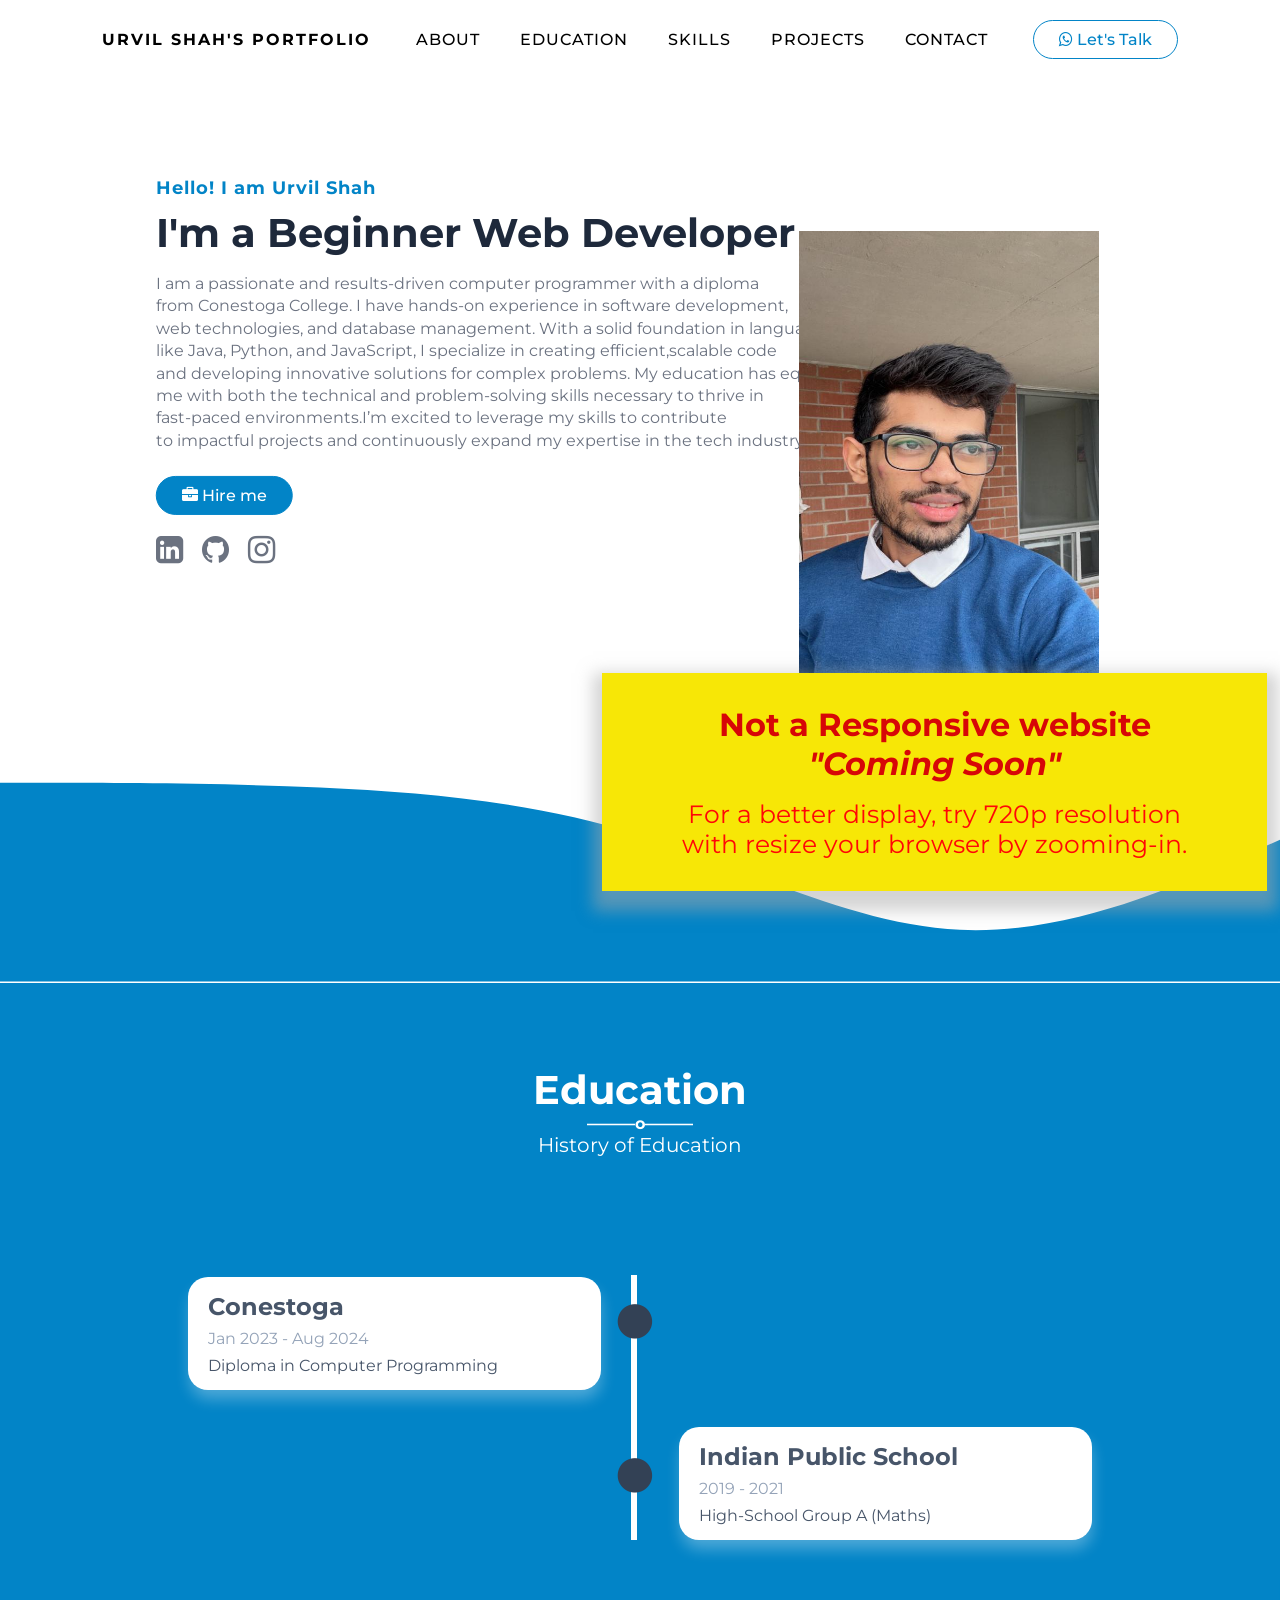
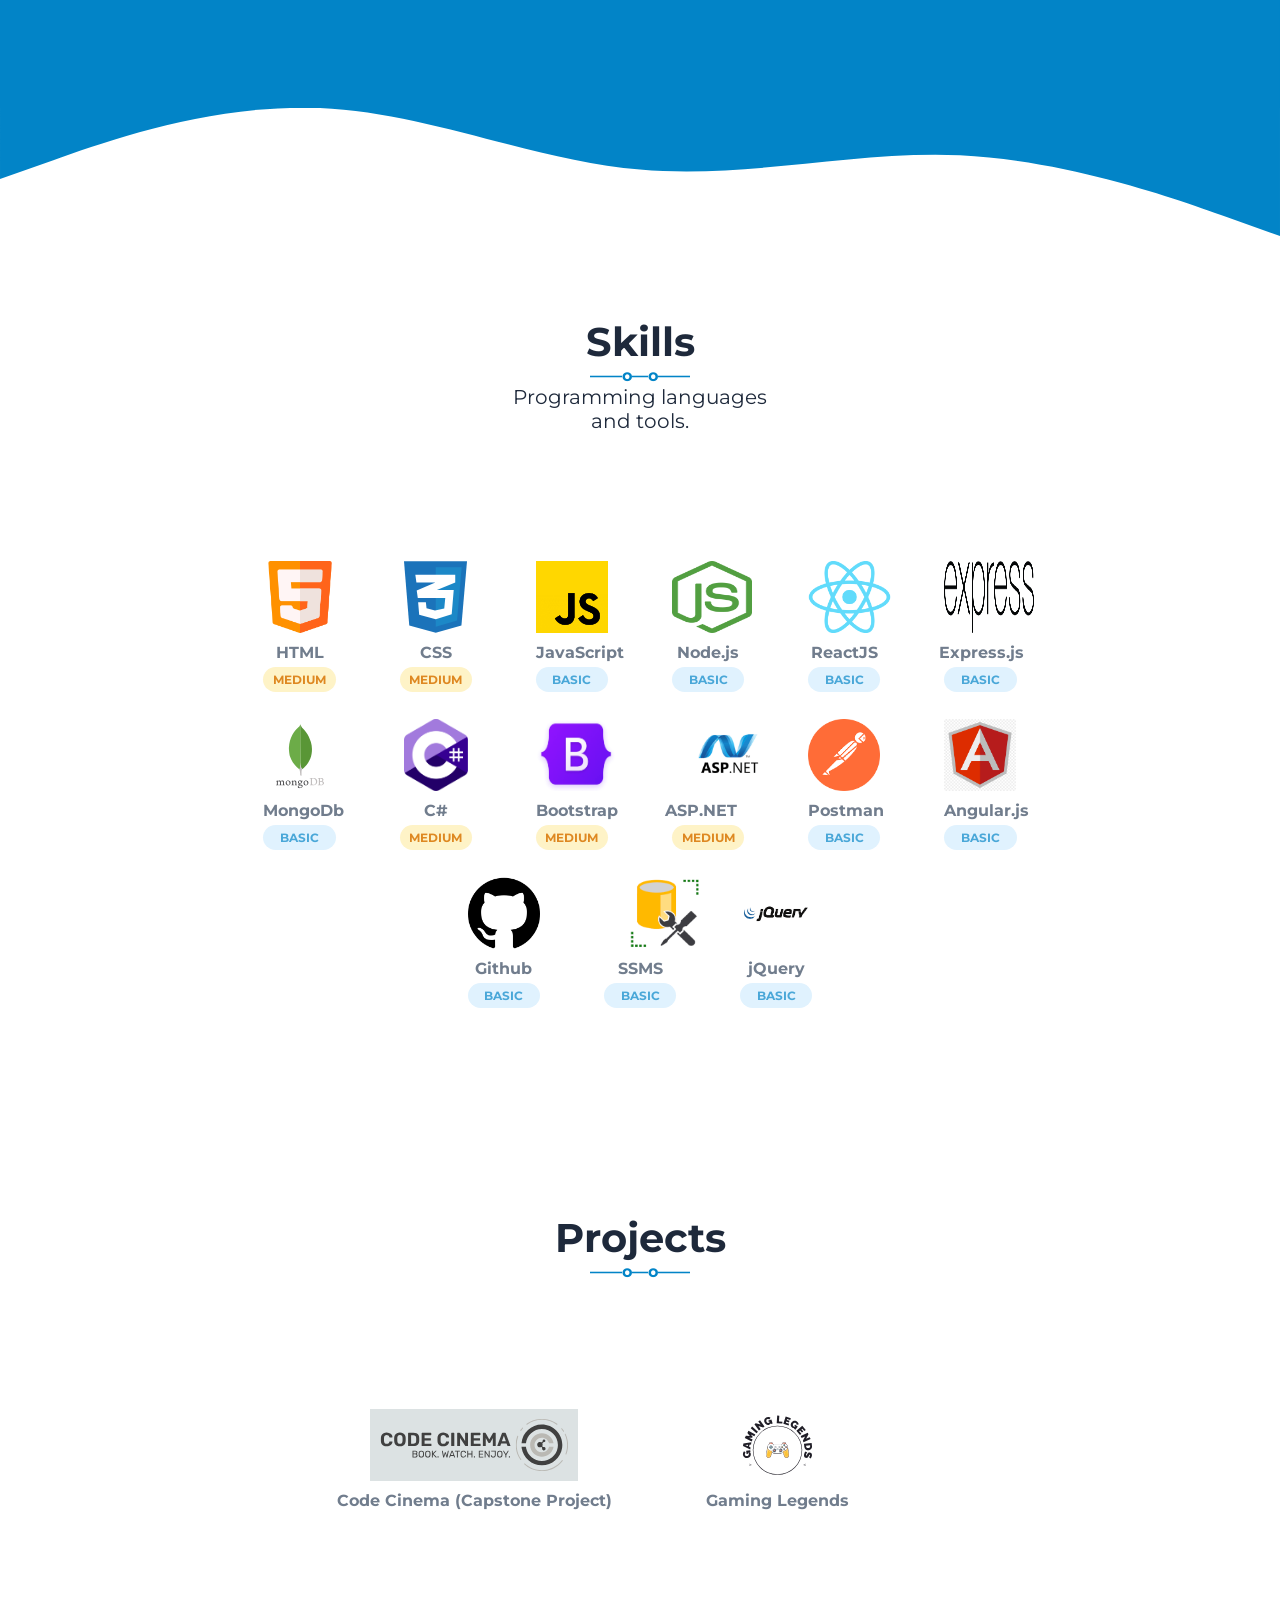
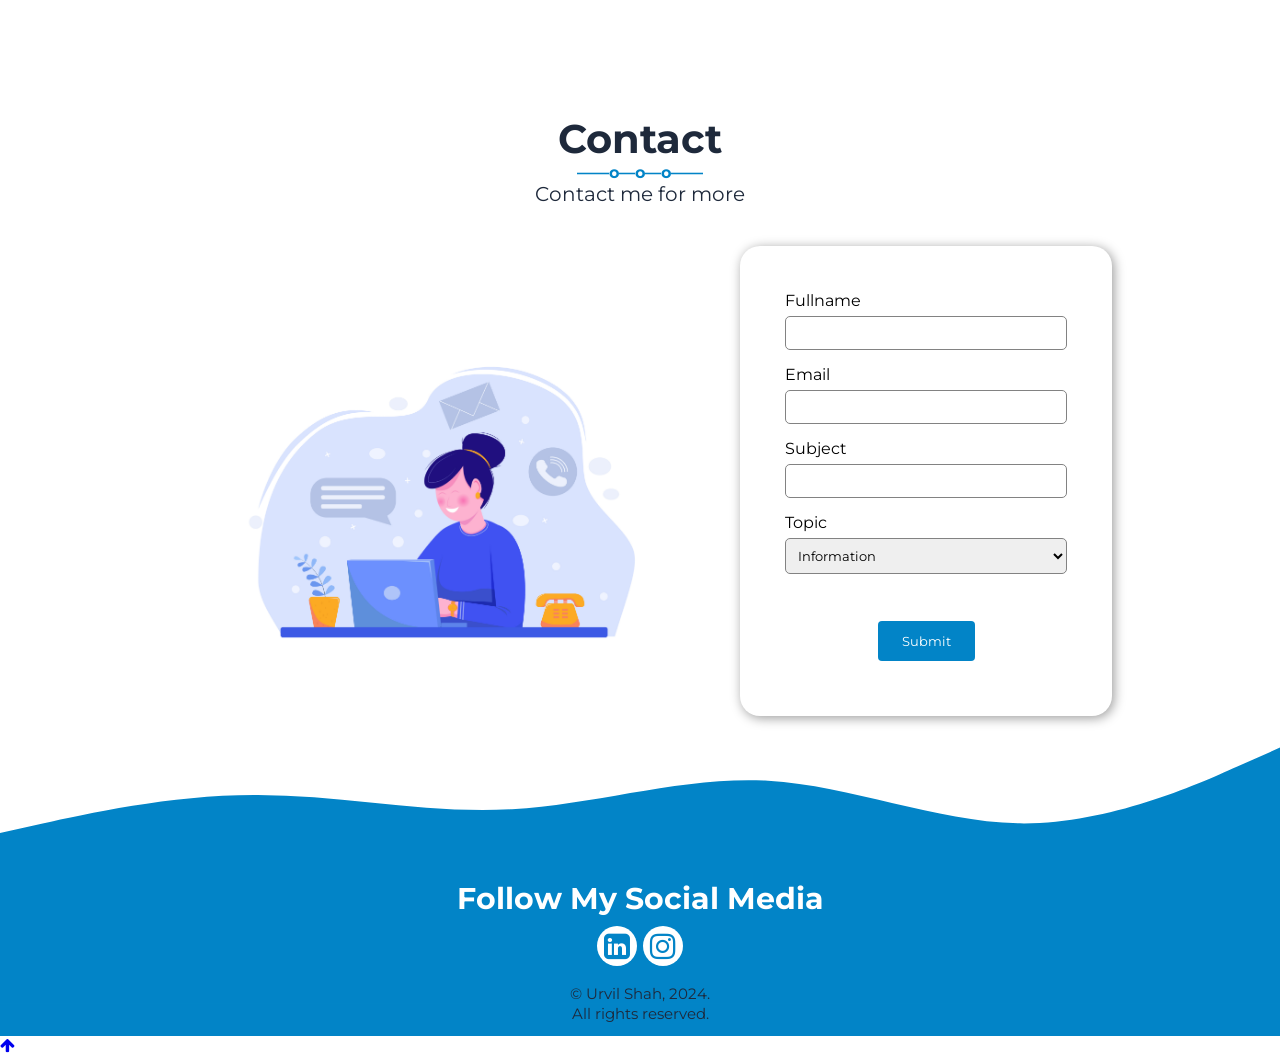
==== index.html @ a2bded67 "My Portfolio" ====
<!DOCTYPE html>
<html lang="en">

<head>
  <meta charset="UTF-8" />
  <meta name="viewport" content="width=device-width, initial-scale=1.0" />
  <title>My Portfolio</title>
  <link rel="icon" type="image/x-icon" href="/assets/fav-icon.jpg" />
  <link rel="stylesheet" href="style/style.css" />
  <link rel="stylesheet" href="https://cdnjs.cloudflare.com/ajax/libs/font-awesome/4.7.0/css/font-awesome.min.css" />
</head>

<body>
  <header>
    <h4 class="logo"><a href="">Urvil Shah's Portfolio</a></h4>
    <nav>
      <ul class="nav_links">
        <li><a href="#about">About</a></li>
        <li><a href="#education">Education</a></li>
        <li><a href="#skill">Skills</a></li>
        <li><a href="#projects">Projects</a></li>
        <li><a href="#contact">Contact</a></li>
      </ul>
    </nav>
    <a class="nav_btn" target="_blank" href="https://api.whatsapp.com/send?phone=19057830542">
      <button><i class="fa fa-whatsapp"></i> Let's Talk</button>
    </a>
  </header>

  <!-- About Section -->
  <section id="about">
    <div class="about">
      <h3><span>Hello! I am Urvil Shah</span></h3>
      <h1>I'm a Beginner Web Developer</h1>
      <p>
        I am a passionate and results-driven computer programmer with a diploma <br>
        from Conestoga College. I have hands-on experience in software development,<br>
        web technologies, and database management. With a solid foundation in languages <br>
        like Java, Python, and JavaScript, I specialize in creating efficient,scalable code <br>
        and developing innovative solutions for complex problems. My education has equipped <br>
        me with both the technical and problem-solving skills necessary to thrive in <br>
        fast-paced environments.I’m excited to leverage my skills to contribute<br>
        to impactful projects and continuously expand my expertise in the tech industry.
      </p>

      <a class="about_btn" href="mailto:contacturvilshah@gmail.com">
        <button><i class="fa fa-briefcase"></i> Hire me</button>
      </a>

      <div class="about-icons">
        <a href="https://www.linkedin.com/in/urvil-shah-1726a8264/" target="_blank">
          <i class="fa fa-linkedin-square"></i>
        </a>
        <a href="https://github.com/Urvil7403" target="_blank">
          <i class="fa fa-github"></i>
        </a>
        <a href="https://www.instagram.com/urvil7403/" target="_blank">
          <i class="fa fa-instagram"></i>
        </a>
      </div>
    </div>

    <div class="img_about">
      <img src="assets/Profile Photo.jpg" alt="about img" />
    </div>

    <div class="wave">
      <svg xmlns="http://www.w3.org/2000/svg" viewBox="0 0 1440 320">
        <path fill="#0284c7" fill-opacity="1"
          d="M0,96L60,96C120,96,240,96,360,101.3C480,107,600,117,720,154.7C840,192,960,256,1080,261.3C1200,267,1320,213,1380,186.7L1440,160L1440,320L1380,320C1320,320,1200,320,1080,320C960,320,840,320,720,320C600,320,480,320,360,320C240,320,120,320,60,320L0,320Z">
        </path>
      </svg>
    </div>
  </section>

  <!-- Education Section -->
  <section id="education">
    <div class="education">
      <div class="edu-title">
        <h1>Education</h1>
        <span>———o———</span>
        <p>History of Education</p>
      </div>

      <div class="row">
        <div class="col1">
          <h2>Conestoga</h2>
          <p class="date-edu">Jan 2023 - Aug 2024</p>
          <p class="desc-edu">Diploma in Computer Programming</p>
        </div>

        <div class="col2">
          <ul>
            <li></li>
            <br />
            <br />
            <br />
            <li></li>
          </ul>
        </div>

        <div class="col3">
          <h2>Indian Public School</h2>
          <p class="date-edu">2019 - 2021</p>
          <p class="desc-edu">High-School Group A (Maths)</p>
        </div>
      </div>

      <div class="wave">
        <svg xmlns="http://www.w3.org/2000/svg" viewBox="0 0 1440 320">
          <path fill="#0284c7" fill-opacity="1"
            d="M0,224L60,202.7C120,181,240,139,360,144C480,149,600,203,720,213.3C840,224,960,192,1080,197.3C1200,203,1320,245,1380,266.7L1440,288L1440,0L1380,0C1320,0,1200,0,1080,0C960,0,840,0,720,0C600,0,480,0,360,0C240,0,120,0,60,0L0,0Z">
          </path>
        </svg>
      </div>
    </div>
  </section>

  <!-- Skills Section -->
  <section id="skill">
    <div class="skill">
      <div class="skill-title">
        <h1>Skills</h1>
        <span>——o—o——</span>
        <p>Programming languages<br />and tools.</p>
      </div>
      <!--                                                  First Row                                          -->
      <div class="flex-wrapper">
        <div class="items flex-grid">
          <div class="d-col-1 t-col-4 m-col-12">
            <img src="assets/html.png" alt="" />
            <p>HTML</p>
            <p class="medium">medium</p>
          </div>
          <div class="d-col-1 t-col-4 m-col-12">
            <img src="assets/css.svg" alt="" />
            <p>CSS</p>
            <p class="medium">medium</p>
          </div>
          <div class="d-col-1 t-col-4 m-col-12">
            <img src="assets/js.png" alt="" />
            <p>JavaScript</p>
            <p class="basic">basic</p>
          </div>
          <div class="d-col-1 t-col-4 m-col-12">
            <img src="assets/node-js.png" alt="" width="80" />
            <p>Node.js</p>
            <p class="basic">basic</p>
          </div>
          <div class="d-col-1 t-col-4 m-col-12">
            <img src="assets/reactjs.png" alt="" />
            <p>ReactJS</p>
            <p class="basic">basic</p>
          </div>
          <div class="d-col-1 t-col-4 m-col-12">
            <img src="assets/Express.png" alt="" width="90" />
            <p style="margin-left: -5px">Express.js</p>
            <p class="basic">basic</p>
          </div>
        </div>
        <!--                                                  Second Row                                          -->

        <div class="items flex-grid">
          <div class="d-col-1 t-col-4 m-col-12">
            <img src="assets/Mongo.svg" alt="" />
            <p>MongoDb</p>
            <p class="basic">basic</p>
          </div>
          <div class="d-col-1 t-col-4 m-col-12">
            <img src="assets/Csharp.png" alt="" />
            <p>C#</p>
            <p class="medium">Medium</p>
          </div>
          <div class="d-col-1 t-col-4 m-col-12">
            <img src="assets/bootstrap.png" alt="" width="80" />
            <p>Bootstrap</p>
            <p class="medium">medium</p>
          </div>
          <div class="d-col-1 t-col-4 m-col-12">
            <img src="assets/ASP.NET.png" alt="" />
            <p style="margin-left: -14px">ASP.NET</p>
            <p class="medium">Medium</p>
          </div>
          <div class="d-col-1 t-col-4 m-col-12">
            <img src="assets/postman.png" alt="" />
            <p>Postman</p>
            <p class="basic">basic</p>
          </div>
          <div class="d-col-1 t-col-4 m-col-12">
            <img src="assets/Angular.jpg" alt="" />
            <p>Angular.js</p>
            <p class="basic">basic</p>
          </div>
        </div>
        <!--                                                  Third Row                                          -->
        <div class="items flex-grid">
          <div class="d-col-1 t-col-4 m-col-12">
            <img src="assets/github.png" alt="" />
            <p>Github</p>
            <p class="basic">basic</p>
          </div>
          <div class="d-col-1 t-col-4 m-col-12">
            <img src="assets/ssms.png" alt="" />
            <p>SSMS</p>
            <p class="basic">basic</p>
          </div>
          <div class="d-col-1 t-col-4 m-col-12">
            <img src="assets/jquery.png" alt="" />
            <p>jQuery</p>
            <p class="basic">basic</p>
          </div>
        </div>
      </div>
    </div>
  </section>


  <!-- Projects Section -->
  <section id="projects">
    <div class="projects">
      <div class="projects-title">
        <h1>Projects</h1>
        <span>——o—o——</span>
      </div>

      <a href="https://github.com/Urvil7403/CodeCinema">
        <div class="flex-wrapper">
          <!-- Add your project items here -->
          <div class="flex-grid">
            <!-- Project Item 1 -->

            <div class="items">
              <img src="assets/logo-svg.svg" alt="Project 1">

              <p>Code Cinema (Capstone Project)</p>

            </div>

      </a>
      <!-- Project Item 2 -->

      <div class="d-col-4 m-col-6">
        <a href="https://github.com/Urvil7403/Racing-Legends">
          <div class="items">
            <img src="assets/GameLogo.svg" alt="Project 2">
            <p>Gaming Legends</p>
          </div>
      </div>
      </a>
      <!-- Add more project items as needed -->
    </div>
    </div>
    </div>
  </section>













  <!-- Contact Section -->
  <section id="contact">
    <div class="contact">
      <div class="contact-title">
        <h1>Contact</h1>
        <span>——o—o—o——</span>
        <p>Contact me for more</p>
      </div>
    </div>

    <div class="row">
      <div class="col left">
        <img src="assets/contact us.jpg" alt="" />
      </div>

      <div class="col right">
        <!-- <h2>STT Terpadu Nurul Fikri</h2> -->
        <form action="javascript:" method="post">
          <label for="name">Fullname</label>
          <input type="text" name="name" id="name" />
          <label for="email">Email</label>
          <input type="email" name="email" id="email" />
          <label for="subject">Subject</label>
          <input type="text" name="subject" id="subject" />
          <label for="topic">Topic</label>
          <select name="topic" id="topic">
            <option value="information">Information</option>
            <option value="feedback">Feedback</option>
            <option value="other">Others</option>
          </select>

          <!-- <textarea name="subject" id="subject" cols="10" rows="5"></textarea> -->

          <div class="btn-form">
            <input type="submit" name="submit" id="submit" value="Submit" />
          </div>
        </form>
      </div>
    </div>
  </section>

  <!-- Footer -->
  <footer>
    <div class="wave">
      <svg xmlns="http://www.w3.org/2000/svg" viewBox="0 0 1440 320">
        <path fill="#0284c7" fill-opacity="1"
          d="M0,128L48,117.3C96,107,192,85,288,85.3C384,85,480,107,576,101.3C672,96,768,64,864,69.3C960,75,1056,117,1152,117.3C1248,117,1344,75,1392,53.3L1440,32L1440,320L1392,320C1344,320,1248,320,1152,320C1056,320,960,320,864,320C768,320,672,320,576,320C480,320,384,320,288,320C192,320,96,320,48,320L0,320Z">
        </path>
      </svg>
    </div>

    <div class="foot-content">

      <p>Follow My Social Media</p>

      <div class="social-icons">
        <a href="https://www.linkedin.com/in/urvil-shah-1726a8264/" target="_blank">
          <i class="fa fa-linkedin-square"></i>
        </a>
        <a href="https://www.instagram.com/Urvil7403" target="_blank">
          <i class="fa fa-instagram"></i>
        </a>
      </div>

      <div class="createby">
        <p>&copy; Urvil Shah, 2024.</p>
        <p>All rights reserved.</p>
      </div>
    </div>
  </footer>

  <!-- Another -->
  <div class="resolution">
    <h1>
      Not a Responsive website <br />
      <span>"Coming Soon"</span>
    </h1>
    <p>
      For a better display, try 720p resolution <br />
      with resize your browser by zooming-in.
    </p>
  </div>

  <div id="scrool-up">
    <a href="#about">
      <i class="fa fa fa-arrow-up"></i>
    </a>
  </div>

  <script src="script.js" type="text/javascript"></script>
</body>

</html>
---- style/style.css ----
@import url("https://fonts.googleapis.com/css?family=Montserrat:500");

* {
  box-sizing: border-box;
  margin: 0;
  padding: 0;
  font-family: "Montserrat", sans-serif;
  scroll-behavior: smooth;
}

.resolution {
  display: none;
}

body {
  background-color: #fff;
}

li,
a,
button {
  font-weight: 500;
  font-size: 16px;
  /* color: ; */
  text-decoration: none;
}

header {
  position: fixed;
  top: 0;
  left: 0;
  width: 100%;
  display: flex;
  justify-content: space-between;
  align-items: center;
  padding: 20px 8%;
  transition: 1s;
  z-index: 50;
  background-color: #fff;
}

header.sticky {
  padding: 19px 5%;
  background-color: #fff;
  box-shadow: 1px 1px 15px -3px rgba(39, 39, 39, 0.5);
}

header .logo a {
  position: relative;
  font-weight: 700;
  color: black;
  font-size: 1em;
  text-transform: uppercase;
  letter-spacing: 2px;
  transition: 0.6s;
}

.nav_links {
  list-style: none;
  position: relative;
  display: flex;
}

.nav_links li {
  display: inline-block;
  padding: 0 20px;
  position: relative;
}

.nav_links li a {
  transform: all 0.3s ease 0s;
  position: relative;
  letter-spacing: 1px;
  transition: 0.1s;
  text-transform: uppercase;
  color: black;
}

.nav_links li a:hover {
  color: rgb(169, 169, 169);
}

.nav_btn button {
  padding: 9px 25px;
  border-radius: 50px;
  cursor: pointer;
  transform: all 0.3s ease 0s;
  color: #0284c7;
  border: 1px solid #0284c7;
  transition: 0.1s;
  background-color: #fff;
}

.nav_btn button:hover {
  background-color: #0284c7;
  color: #fff;
  transition: 0.2s;
}

#about {
  width: 100%;
  height: 95vh;
  position: relative;
  /* margin-bottom: 7rem; */
}

.about {
  position: absolute;
  left: 8%;
  right: 8%;
  transform: translate(5%, 43%);
  margin-bottom: -10rem;
}

#about h1 {
  font-size: 40px;
  color: #1e293b;
  margin: 0.5rem 0 1rem 0;
}

#about h3 {
  font-size: 18px;
  letter-spacing: 1px;
  line-height: 24px;
  color: #0284c7;
}

#about p {
  font-size: 16px;
  color: #6b7280;
  margin-bottom: 1.5rem;
  line-height: 1.4;
}

.about_btn button {
  padding: 9px 25px;
  border-radius: 50px;
  cursor: pointer;
  transform: all 0.3s ease 0s;
  border: 1px solid #0284c7;
  color: #fff;
  transition: 0.4s;
  background-color: #0284c7;
  display: inline-block;
}

.about_btn button:hover {
  background-color: #0497e0;
  color: #fff;
  transform: scale(1.1);
  transition: 0.4s;
}

.img_about img {
  width: 300px;
  height: 500px;
  position: absolute;
  left: 80%;
  top: 27%;
  transform: translateX(-75%);
}

.about .about-icons {
  padding: 12px 0;
  display: flex;
  justify-content: start;
  z-index: 99;
  position: relative;
  text-align: start;
  margin-left: -10px;
}

.about .about-icons a {
  width: 40px;
  height: 40px;
  display: flex;
  justify-content: center;
  align-items: center;
  margin: 3px;
}

.about .about-icons i {
  font-size: 32px;
  color: #6b7280;
  transition: 0.1s;
}

.about .about-icons i:hover {
  color: #7e8187;
  transform: scale(1.1);
  transition: 0.2s;
}

.education {
  /* height: 80vh; */
  padding: 2% 10% 10%;
  margin: 10% 0;
  background-color: #0284c7;
}

.education span {
  font-weight: bold;
}

#about .wave {
  position: absolute;
  bottom: 0;
  width: 100%;
  transform: translateY(-5%);
  height: 150px;
}

#education .wave {
  position: absolute;
  transform: translateX(-10%);
  width: 100%;
  bottom: 100;
}

.edu-title {
  margin: 30px 50px;
  text-align: center;
  color: #fff;
}

.edu-title h1 {
  font-size: 40px;
  margin-top: 3.5rem;
}

#education .row {
  margin: 30px;
  padding: 5rem 20px 0;
  display: flex;
}

.education h2 {
  color: #475569;
}

.date-edu {
  padding: 8px 0;
  font-size: 16px;
  color: #94a3b8;
}

.edu-title p {
  font-size: 20px;
}

.desc-edu {
  color: #475569;
}

.col1 {
  flex: 47%;
  background-color: #fff;
  border-radius: 20px;
  padding: 15px 20px;
  margin: 10px;
  margin-bottom: 10rem;
  box-shadow: 1px 10px 15px -1px rgba(255, 255, 255, 0.3);
  transition: 0.2s;
}

.col1:hover {
  transform: scale(1.03);
  transition: 0.2s;
  box-shadow: 1px 10px 15px -1px rgba(255, 255, 255, 0.6);
}

.col2 {
  flex: 6%;
}

.col2 ul {
  list-style: none;
}

.col2 ul > li {
  position: relative;
}

.col2 ul > li:before {
  content: "\25CF";
  margin-right: 10px;
  font-size: 80px;
  color: #334155;
  z-index: 1;
  position: inherit;
}

.col2 ul > li:after {
  position: absolute;
  left: 0;
  top: 0;
  content: "";
  border-left: 6px solid rgb(255, 255, 255);
  margin-left: 34%;
  margin-top: -2.5rem;
  height: 13rem;
}

.col2 ul > li:first-of-type:after {
  top: 50%;
}

.col2 ul > li:last-of-type:after {
  top: -50%;
}

.col3 {
  flex: 47%;
  background-color: #fff;
  border-radius: 20px;
  padding: 15px 20px;
  box-shadow: 1px 10px 15px -1px rgba(255, 255, 255, 0.3);
  margin: 10px;
  margin-top: 10rem;
  transition: 0.2s;
}

.col3:hover {
  transform: scale(1.03);
  box-shadow: 1px 10px 15px -1px rgba(255, 255, 255, 0.6);
  transition: 0.2s;
}

.skill {
  /* height: 80vh; */
  padding: 2% 10% 10%;
  margin: 10% 0 0;
  background-color: #fff;
}

.skill span {
  color: #0284c7;
  font-weight: bold;
}

.skill-title {
  color: #1e293b;
  text-align: center;
}

.skill-title h1 {
  font-size: 40px;
  margin-top: 3.5rem;
}

.skill-title p {
  font-size: 20px;
}

.flex-wrapper {
  margin: 8rem 0 0;
}

.flex-grid {
  display: flex;
  justify-content: center;
  text-align: center;
}

.items img {
  height: 4.5rem;
  display: block;
  margin-left: auto;
  margin-right: auto;
}

.items p {
  color: #717d8d;
  font-weight: bold;
  margin-top: 10px;
  margin-bottom: -5px;
}

.items .medium {
  background-color: #fef3c7;
  padding: 5px;
  font-size: 12px;
  border-radius: 15px;
  font-weight: bold;
  color: #de8821;
  text-transform: uppercase;
}

.items .basic {
  background-color: #e0f2fe;
  padding: 5px;
  font-size: 12px;
  border-radius: 15px;
  font-weight: bold;
  color: #49a7d8;
  text-transform: uppercase;
}

/* Test Flex Grid */
@media (min-width: 980px) {
  .flex-wrapper {
    /* padding-left: 10%;
    padding-right: 10%; */
    /* background-color: rgb(62, 204, 18); */
  }

  .flex-grid {
    margin-top: 2rem;
  }
  .flex-grid:first-child {
    margin-top: 0;
  }

  /* d for desktop */
  .d-col-1 {
    width: 7.05%;
    margin: 0 2rem;
  }
  .d-col-4 {
    width: 32.4%;
  }
  .d-col-12 {
    width: 100%;
  }
}

/* @media only screen and (min-width: 661px) and (max-width: 979px) {
  .flex-wrapper {
    padding-left: 5%;
    padding-right: 5%;
  }

  .flex-grid {
    flex-flow: row wrap;
  }

  /* t for tablet */
/* .t-col-4,
  .t-col-12 {
    margin-top: 2rem;
  }

  .t-col-4 {
    width: 31.46%;
  }
  .t-col-12 {
    width: 100%;
  }

  .flex-grid:first-child .t-col-4,
  .flex-grid:first-child .t-col-12 {
    margin-top: 0;
  }
} */

/* @media only screen and (min-width: 0px) and (max-width: 660px) {
  .flex-wrapper {
    padding-left: 3%;
    padding-right: 3%;
  }

  .flex-grid {
    flex-flow: row wrap;
  } */

/* m for mobile */
/* .m-col-6,
  .m-col-12 {
    margin-top: 2rem;
  }

  .m-col-6 {
    width: 47.2%;
  }
  .m-col-12 {
    width: 100%;
  }

  .flex-grid:first-child .m-col-6,
  .flex-grid:first-child .m-col-12 {
    margin-top: 0;
  }
}  */

.contact {
  /* height: 80vh; */
  padding: 2% 10% 0%;
  background-color: #fff;
}

.contact span {
  color: #0284c7;
  font-weight: bold;
}

.contact-title {
  color: #1e293b;
  text-align: center;
}

.contact-title h1 {
  font-size: 40px;
  margin-top: 3.5rem;
}

.contact-title p {
  font-size: 20px;
}

#contact .row {
  margin: 30px;
  padding: 0 10% 5rem;
  display: flex;
}

#contact .col {
  float: left;
  padding: 10px;
  margin: 10px;
  height: 470px;
}

#contact .left {
  width: 60%;
}

#contact .right {
  width: 40%;
  background-color: #ffffff;
  box-shadow: 2px 2px 12px rgba(0, 0, 0, 0.4);
  border-radius: 20px;
  padding: 45px;
}

#contact img {
  width: 400px;
  display: block;
  margin: 10% auto;
}

input[type="text"],
[type="email"],
select,
textarea {
  width: 100%;
  padding: 8px;
  border: 1px solid #828282;
  border-radius: 5px;
  box-sizing: border-box;
  margin: 6px 0 15px 0;
}

input[type="submit"] {
  background-color: #0284c7;
  color: white;
  padding: 12px 24px;
  border: none;
  border-radius: 4px;
  cursor: pointer;
  text-align: center;
  transition: 0.1s;
}

input[type="submit"]:hover {
  background-color: #0497e0;
  transition: 0.2s;
  box-shadow: 2px 2px 12px rgba(0, 0, 0, 0.3);
}

input[type="submit"]:active {
  transform: scale(1.1);
  transition: 0.1s;
}

.btn-form {
  text-align: center;
  margin-top: 2rem;
}

footer {
  display: flex;
  flex-direction: column;
  align-items: center;
  justify-content: center;
  position: relative;
  text-align: center;
  background-color: #0284c7;
  margin-top: 5rem;
}

footer .wave {
  position: absolute;
  bottom: 0;
  width: 100%;
  z-index: 0;
  transform: translateY(-10%);
}

.foot-content p:nth-child(1) {
  font-size: 30px;
  font-weight: bold;
  color: #fff;
  z-index: 1;
  position: relative;
  line-height: 25px;
}

.foot-content p:nth-child(2) {
  position: relative;
  line-height: 25px;
  font-size: 18px;
  color: #fff;
  z-index: 1;
  margin-top: 5px;
}

.social-icons {
  padding: 12px 0;
  display: flex;
  justify-content: center;
  z-index: 1;
  position: relative;
  text-align: center;
}

.social-icons a {
  width: 40px;
  height: 40px;
  display: flex;
  justify-content: center;
  align-items: center;
  margin: 3px;
  background-color: #fff;
  border-radius: 50%;
}

.social-icons i {
  font-size: 30px;
  color: #0284c7;
  transition: 0.1s;
}

.social-icons i:hover {
  color: #0196e0;
}

.social-icons a:hover {
  background-color: #ffffff;
  box-shadow: 2px 2px 12px rgba(0, 0, 0, 0.2);
}

.createby p:nth-child(1) {
  font-size: 15px;
  color: #1e293b;

  font-weight: unset;
}

.createby p:nth-child(2) {
  font-size: 15px;
  margin: -5px 0 10px;
  font-weight: unset;
  color: #1e293b;
}

#scrool-up.srcl i {
  position: fixed;
  bottom: 0;
  right: 0;
  margin: 10px;
  padding: 10px;
  font-size: 30px;
  background-color: #334155af;
  transition: 0.2s;
  box-shadow: 2px 2px 12px rgba(0, 0, 0, 0.5);
  color: #fff;
  border-radius: 10px;
  z-index: 99;
  cursor: pointer;
}

@media screen and (min-width: 1681px) {
  .resolution {
    display: block;
    text-align: center;
    position: fixed;
    bottom: 1%;
    right: 1%;
    z-index: 999;
    background-color: rgb(247, 231, 6);
    padding: 2rem 5rem;
    box-shadow: 1px 10px 15px 10px rgba(169, 169, 169, 0.5);
  }

  .resolution h1 {
    margin-bottom: 1rem;
    color: #d70707;
  }

  .resolution p {
    font-size: 25px;
    color: #ff0707;
  }

  .resolution h1 span {
    font-style: italic;
  }
}

@media screen and (max-width: 1289px) {
  .resolution {
    display: block;
    text-align: center;
    position: fixed;
    bottom: 1%;
    right: 1%;
    z-index: 999;
    background-color: rgb(247, 231, 6);
    padding: 2rem 5rem;
    box-shadow: 1px 10px 15px 10px rgba(169, 169, 169, 0.5);
  }

  .resolution h1 {
    margin-bottom: 1rem;
    color: #d70707;
  }

  .resolution p {
    font-size: 25px;
    color: #ff0707;
  }

  .resolution h1 span {
    font-style: italic;
  }
}

/* Projects Section */
.projects {
  padding: 2% 10% 10%;
  background-color: #fff;
}
.projects span {
  color: #0284c7;
  font-weight: bold;
}

.projects-title {
  color: #1e293b;
  text-align: center;
}

.projects-title h1 {
  font-size: 40px;
  margin-top: 3.5rem;
}

.flex-wrapper {
  margin: 8rem 0 0;
}

.flex-grid {
  display: flex;
  justify-content: center;
  text-align: center;
}

.items img {
  height: 4.5rem;
  display: block;
  margin-left: auto;
  margin-right: auto;
}

.items p {
  color: #717d8d;
  font-weight: bold;
  margin-top: 10px;
  margin-bottom: -5px;
}

/* Responsive Design for Projects Section */
@media (max-width: 660px) {
  .m-col-6 {
    width: 47.2%;
  }

  /* Add more responsive styling as needed */
}
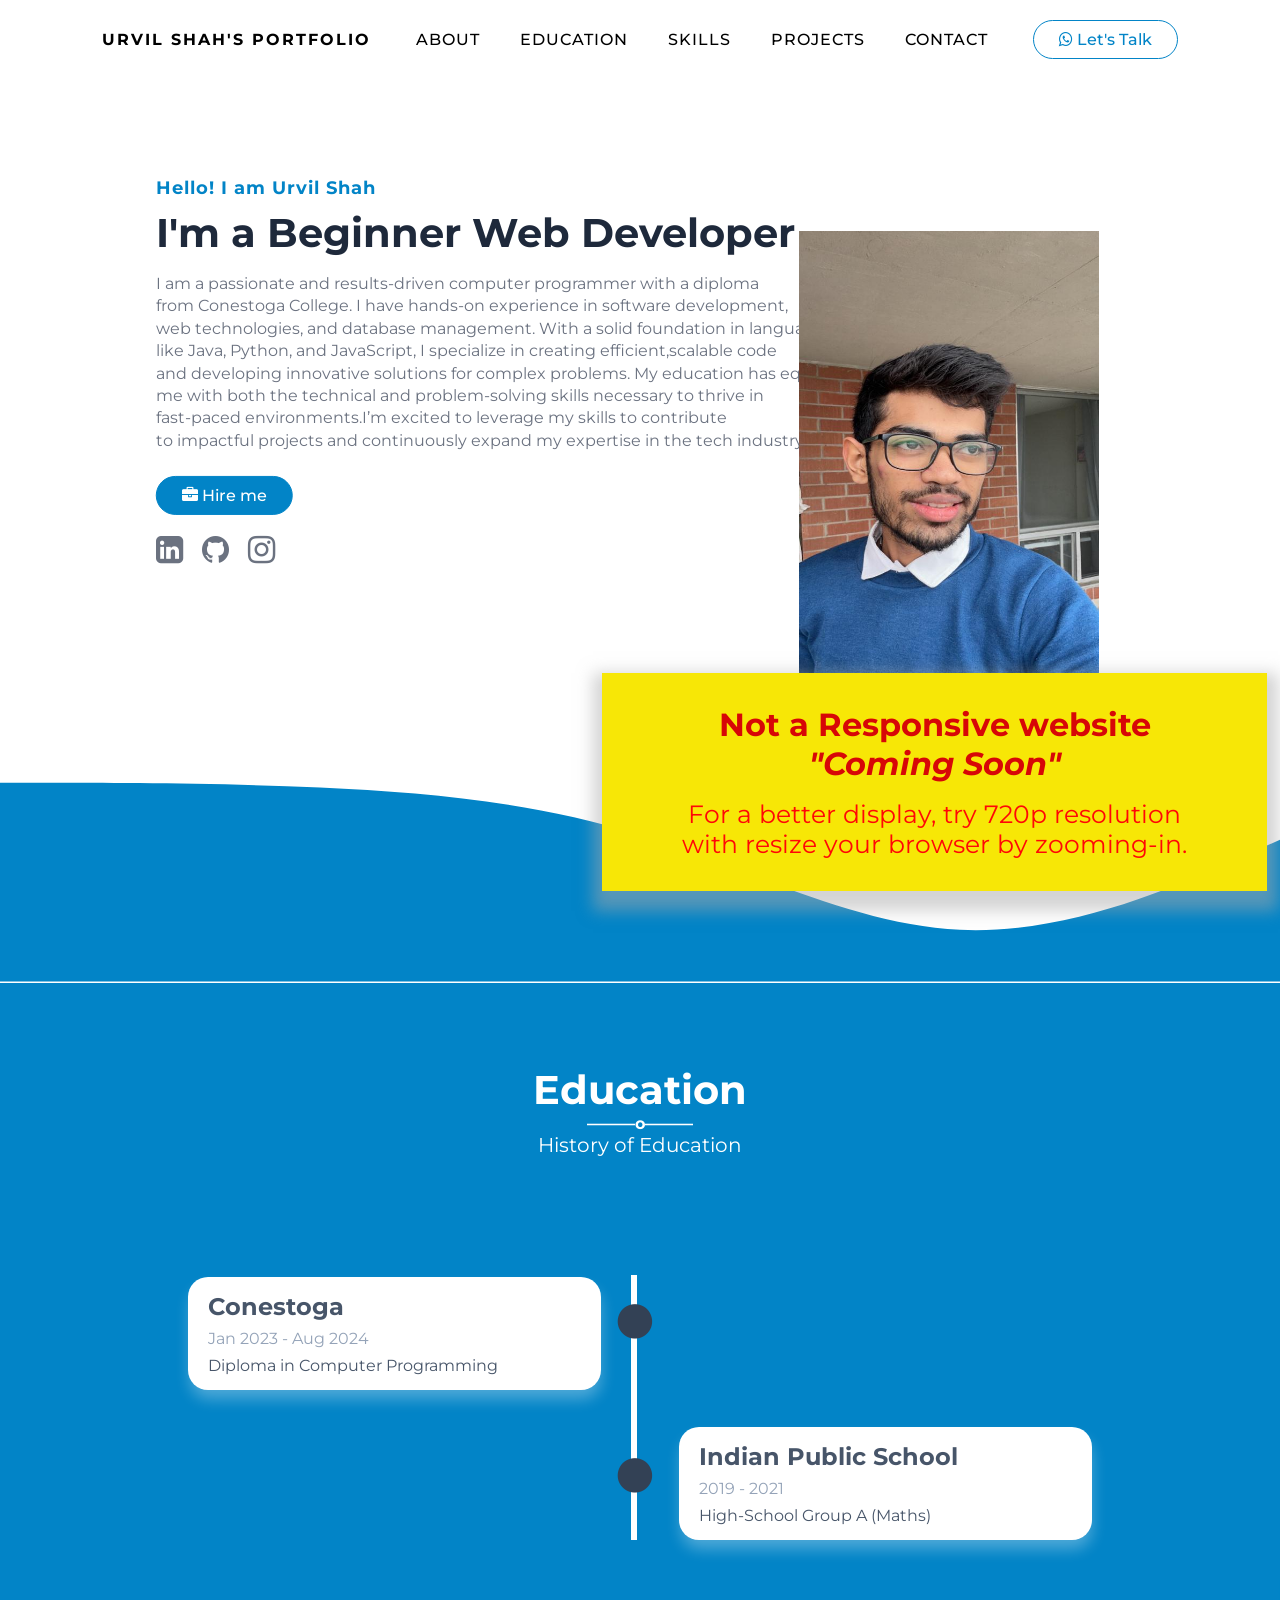
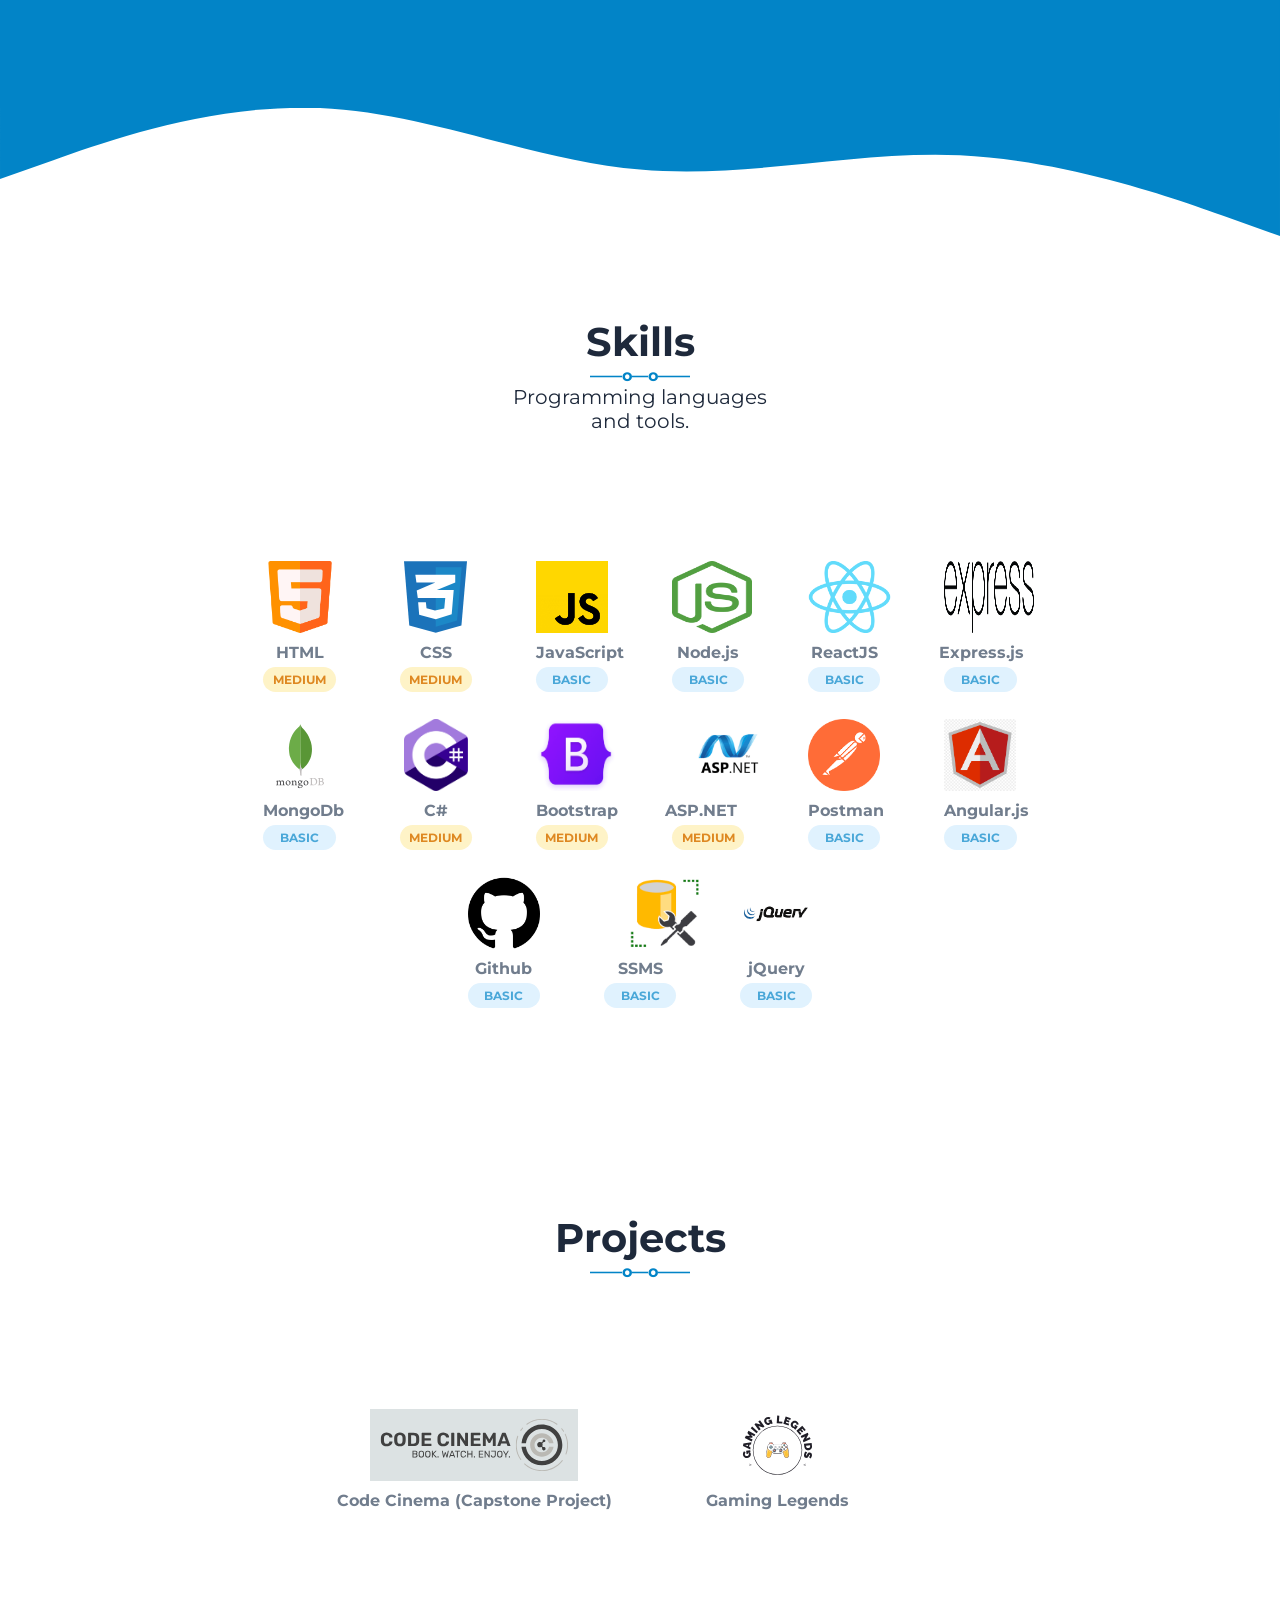
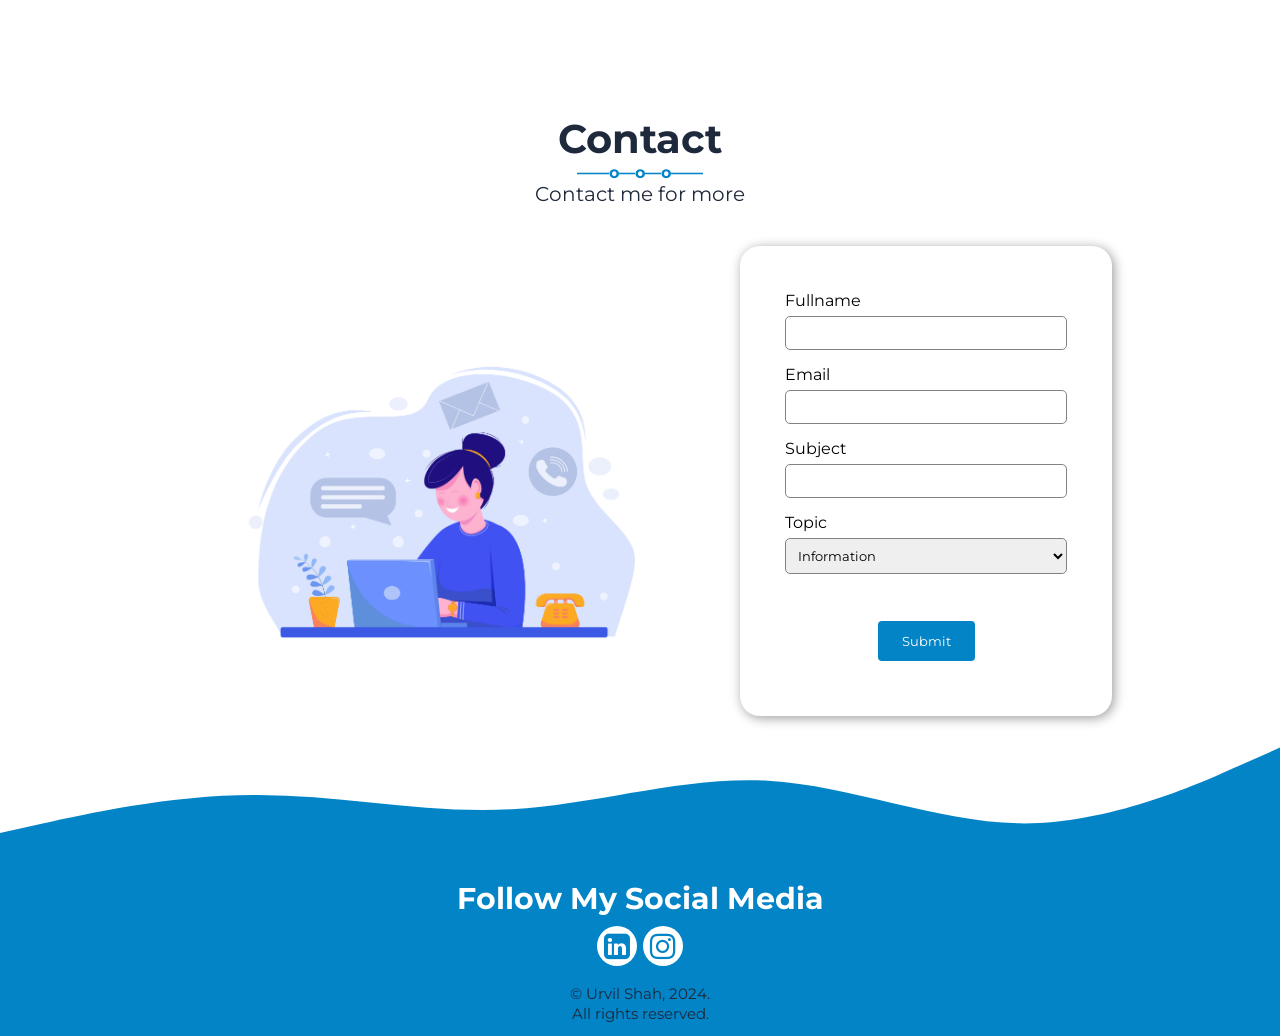
==== commit 25f1f665: "Edited link to one of the projects" ====
--- a/index.html
+++ b/index.html
@@ -240,7 +240,7 @@
       <!-- Project Item 2 -->
 
       <div class="d-col-4 m-col-6">
-        <a href="https://github.com/Urvil7403/Racing-Legends">
+        <a href="https://github.com/Urvil7403/SpeedRush">
           <div class="items">
             <img src="assets/GameLogo.svg" alt="Project 2">
             <p>Gaming Legends</p>
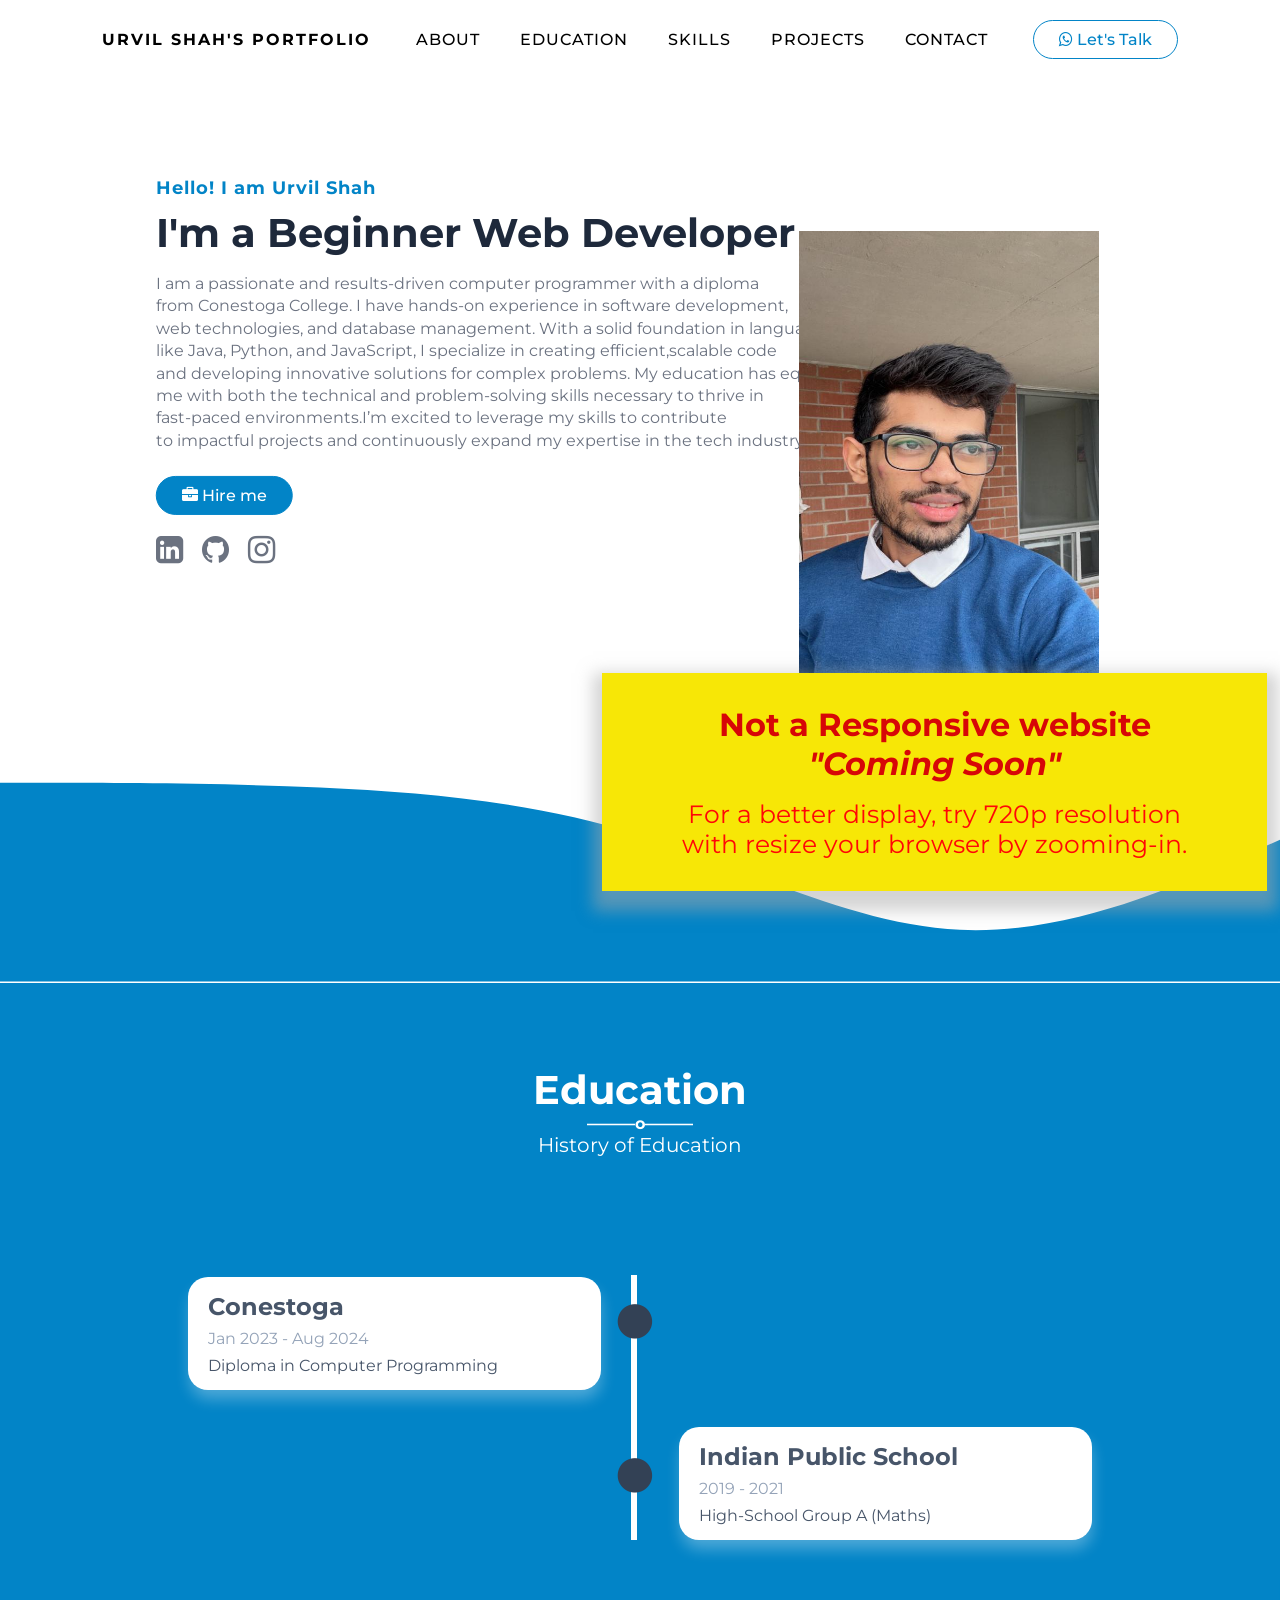
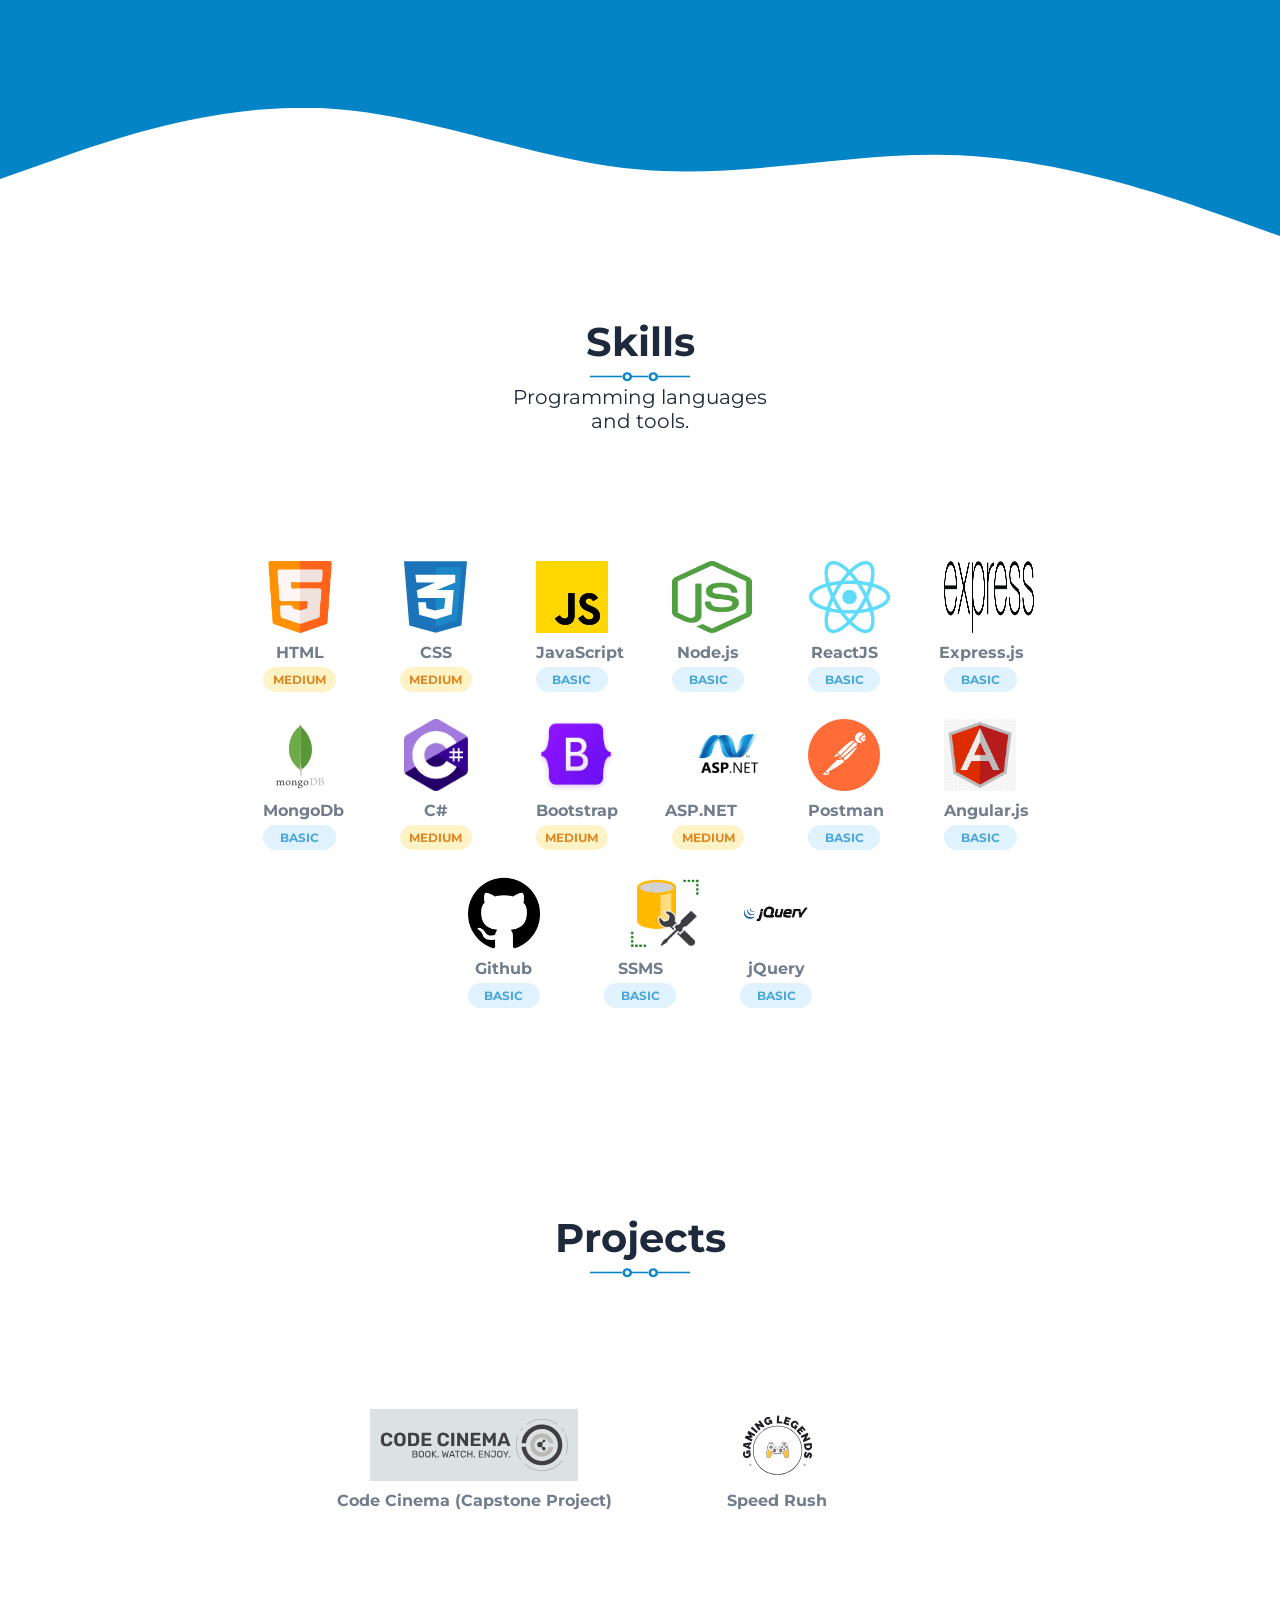
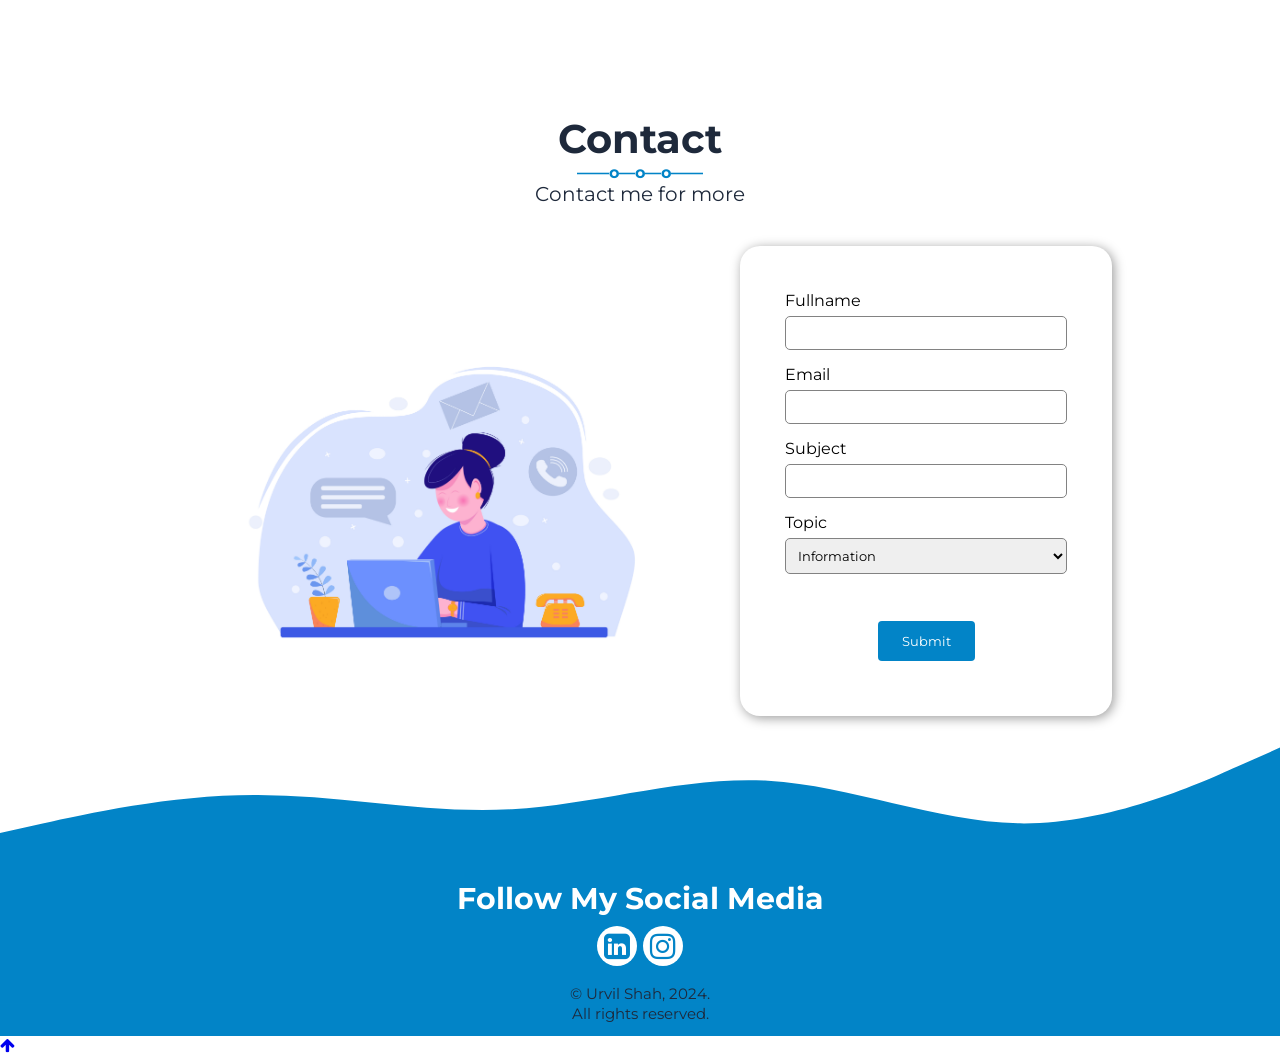
==== commit 923eb8a2: "Update index.html" ====
--- a/index.html
+++ b/index.html
@@ -243,7 +243,7 @@
         <a href="https://github.com/Urvil7403/SpeedRush">
           <div class="items">
             <img src="assets/GameLogo.svg" alt="Project 2">
-            <p>Gaming Legends</p>
+            <p>Speed Rush</p>
           </div>
       </div>
       </a>
@@ -357,4 +357,4 @@
   <script src="script.js" type="text/javascript"></script>
 </body>
 
-</html>+</html>
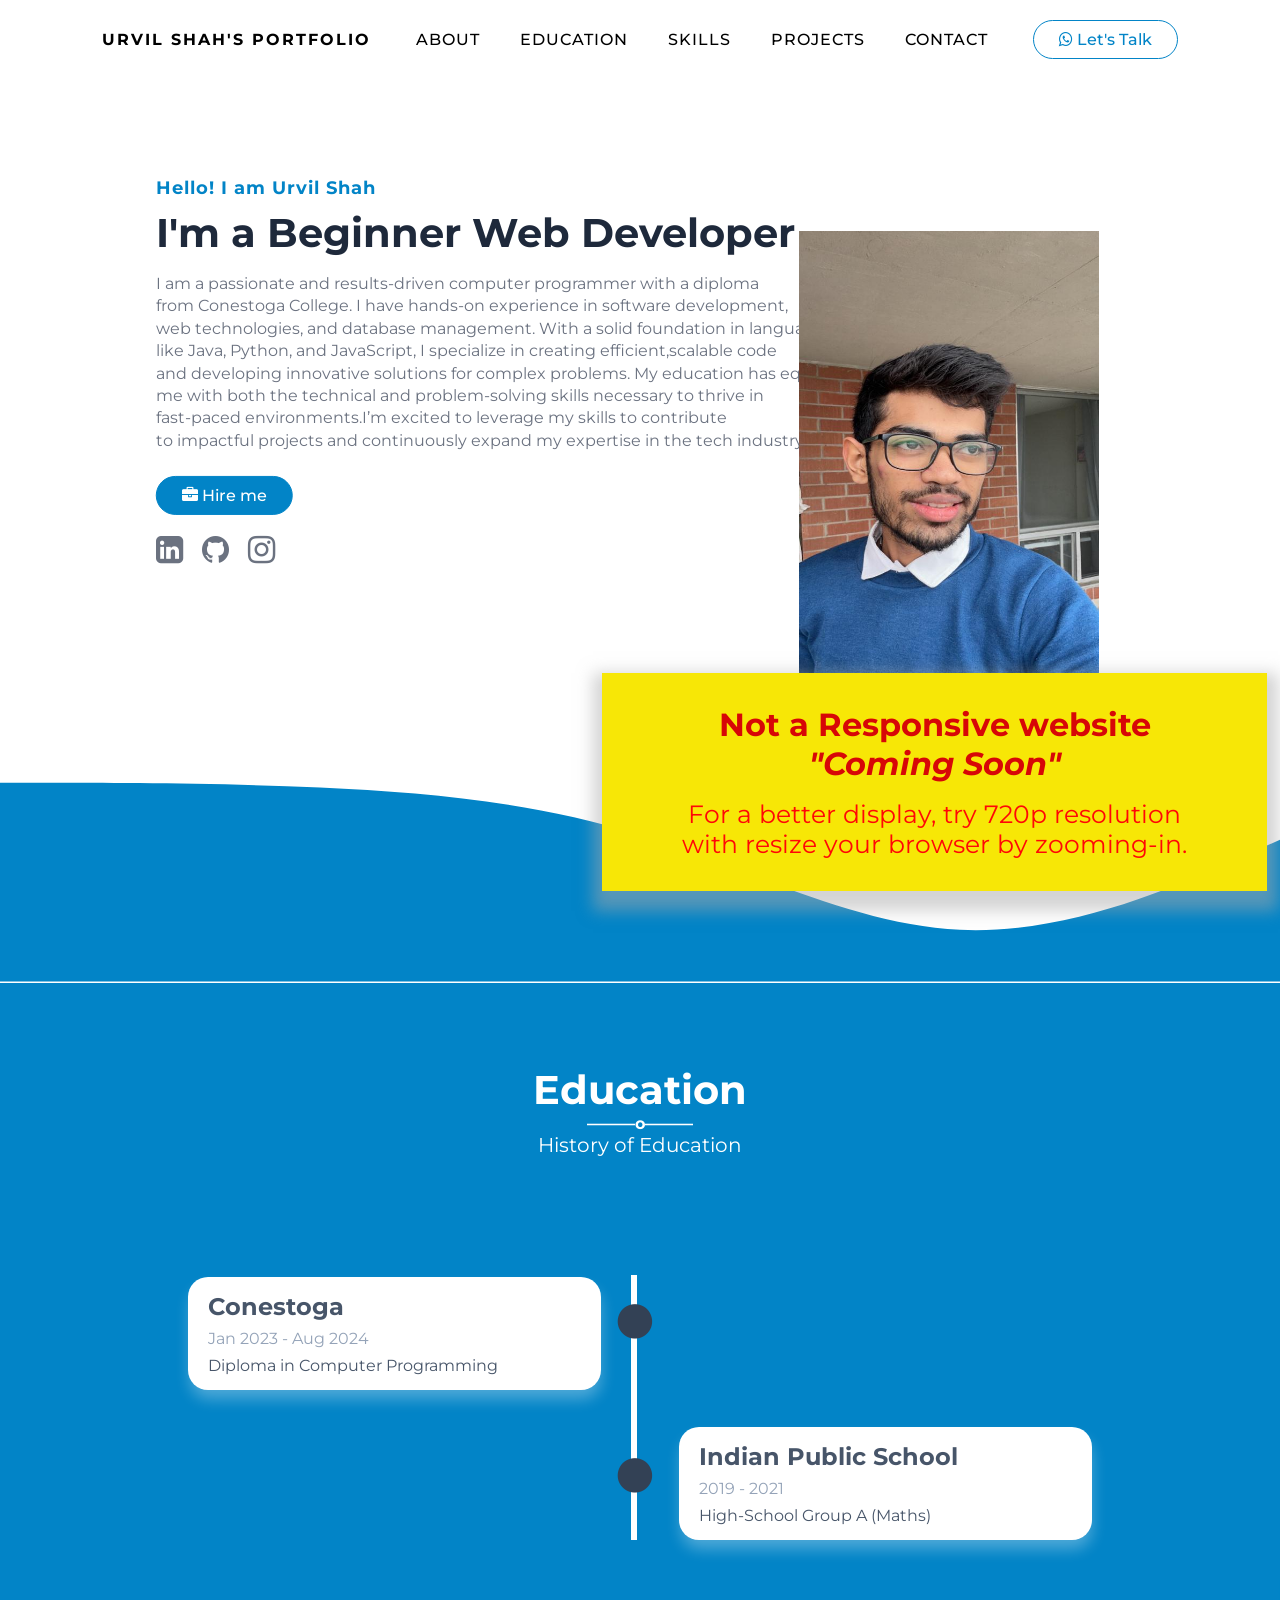
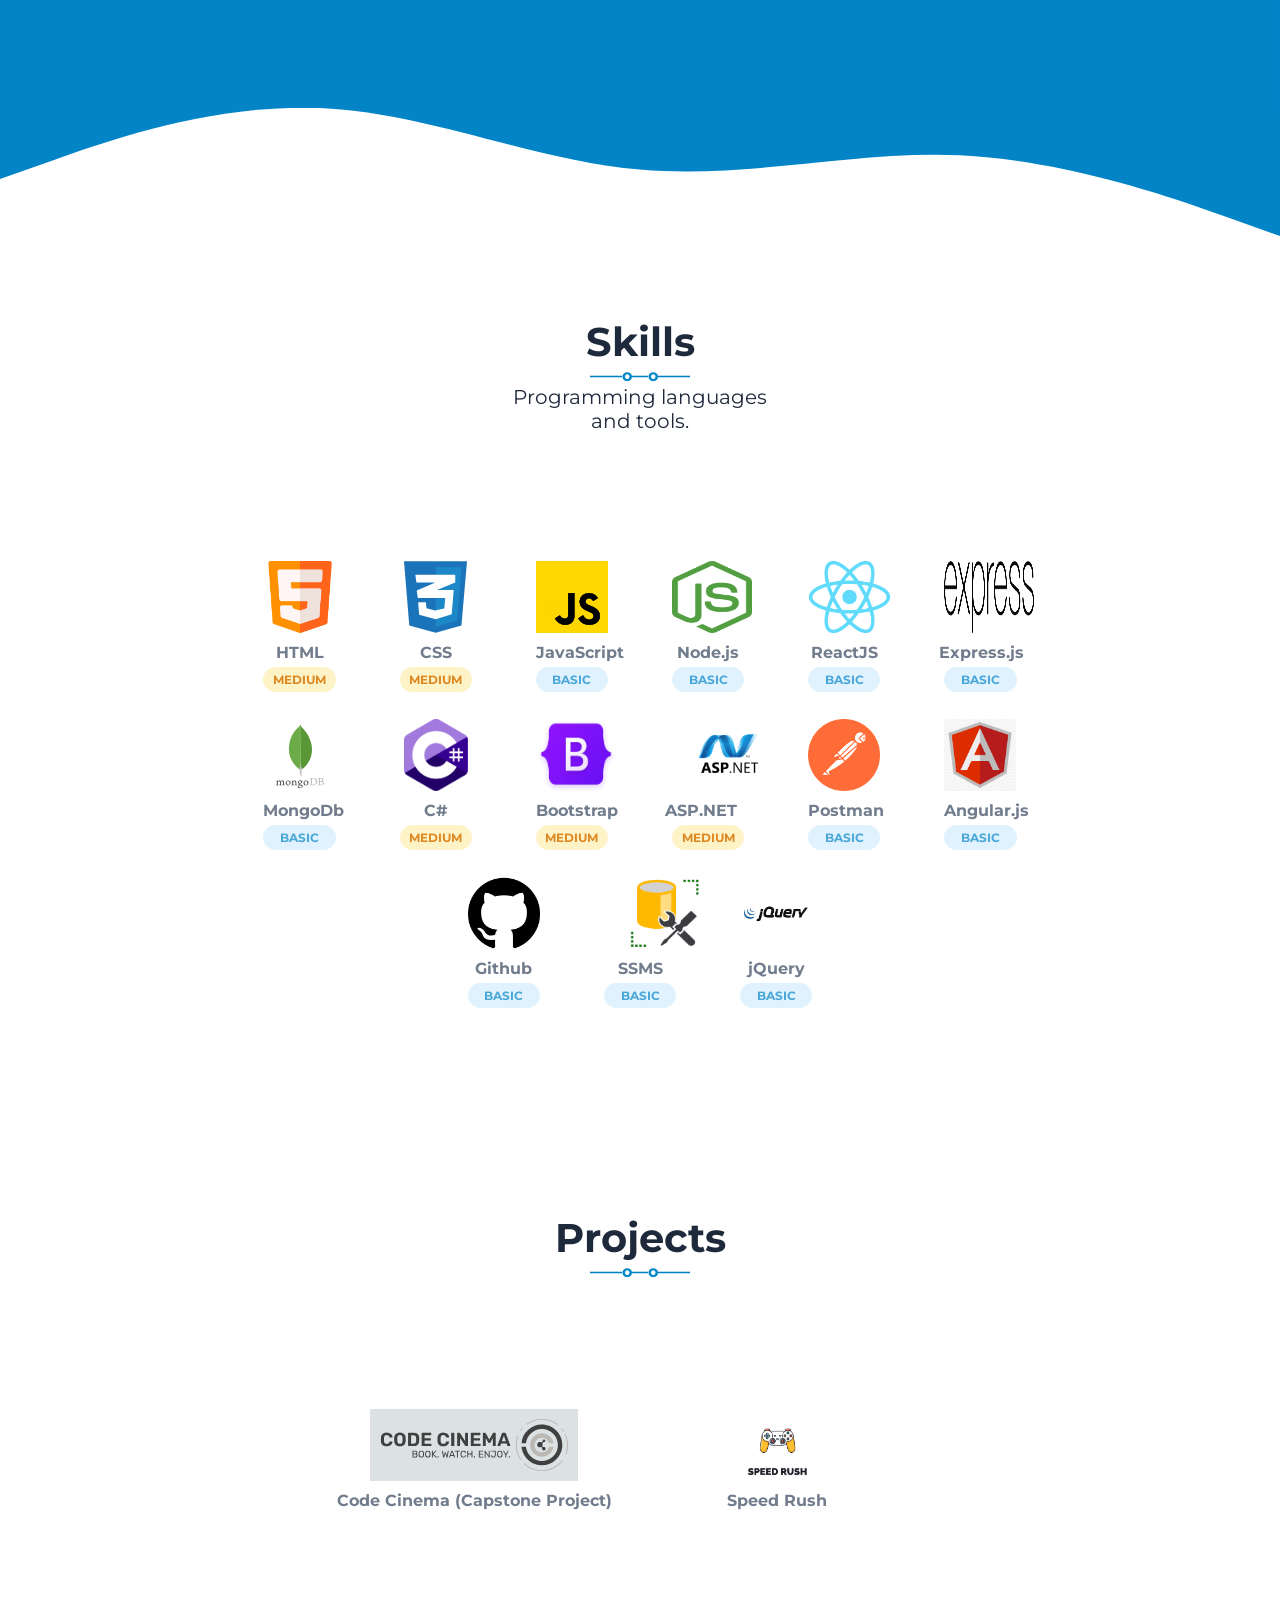
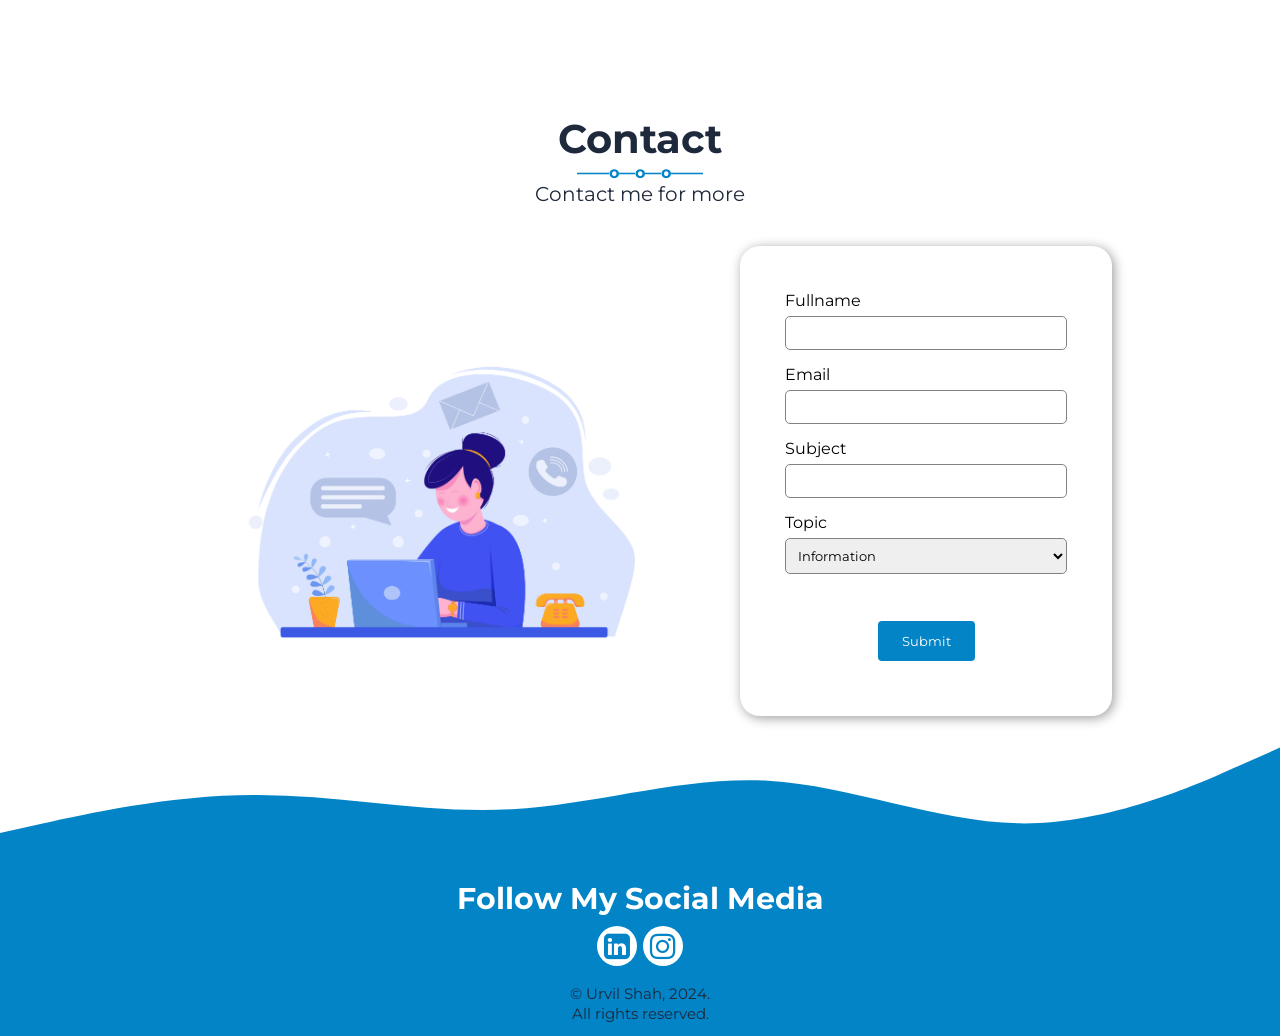
==== commit 7ba8141d: "edit in index.html" ====
--- a/index.html
+++ b/index.html
@@ -242,7 +242,7 @@
       <div class="d-col-4 m-col-6">
         <a href="https://github.com/Urvil7403/SpeedRush">
           <div class="items">
-            <img src="assets/GameLogo.svg" alt="Project 2">
+            <img src="assets/GameLogo.png" alt="Project 2">
             <p>Speed Rush</p>
           </div>
       </div>
@@ -357,4 +357,4 @@
   <script src="script.js" type="text/javascript"></script>
 </body>
 
-</html>
+</html>
